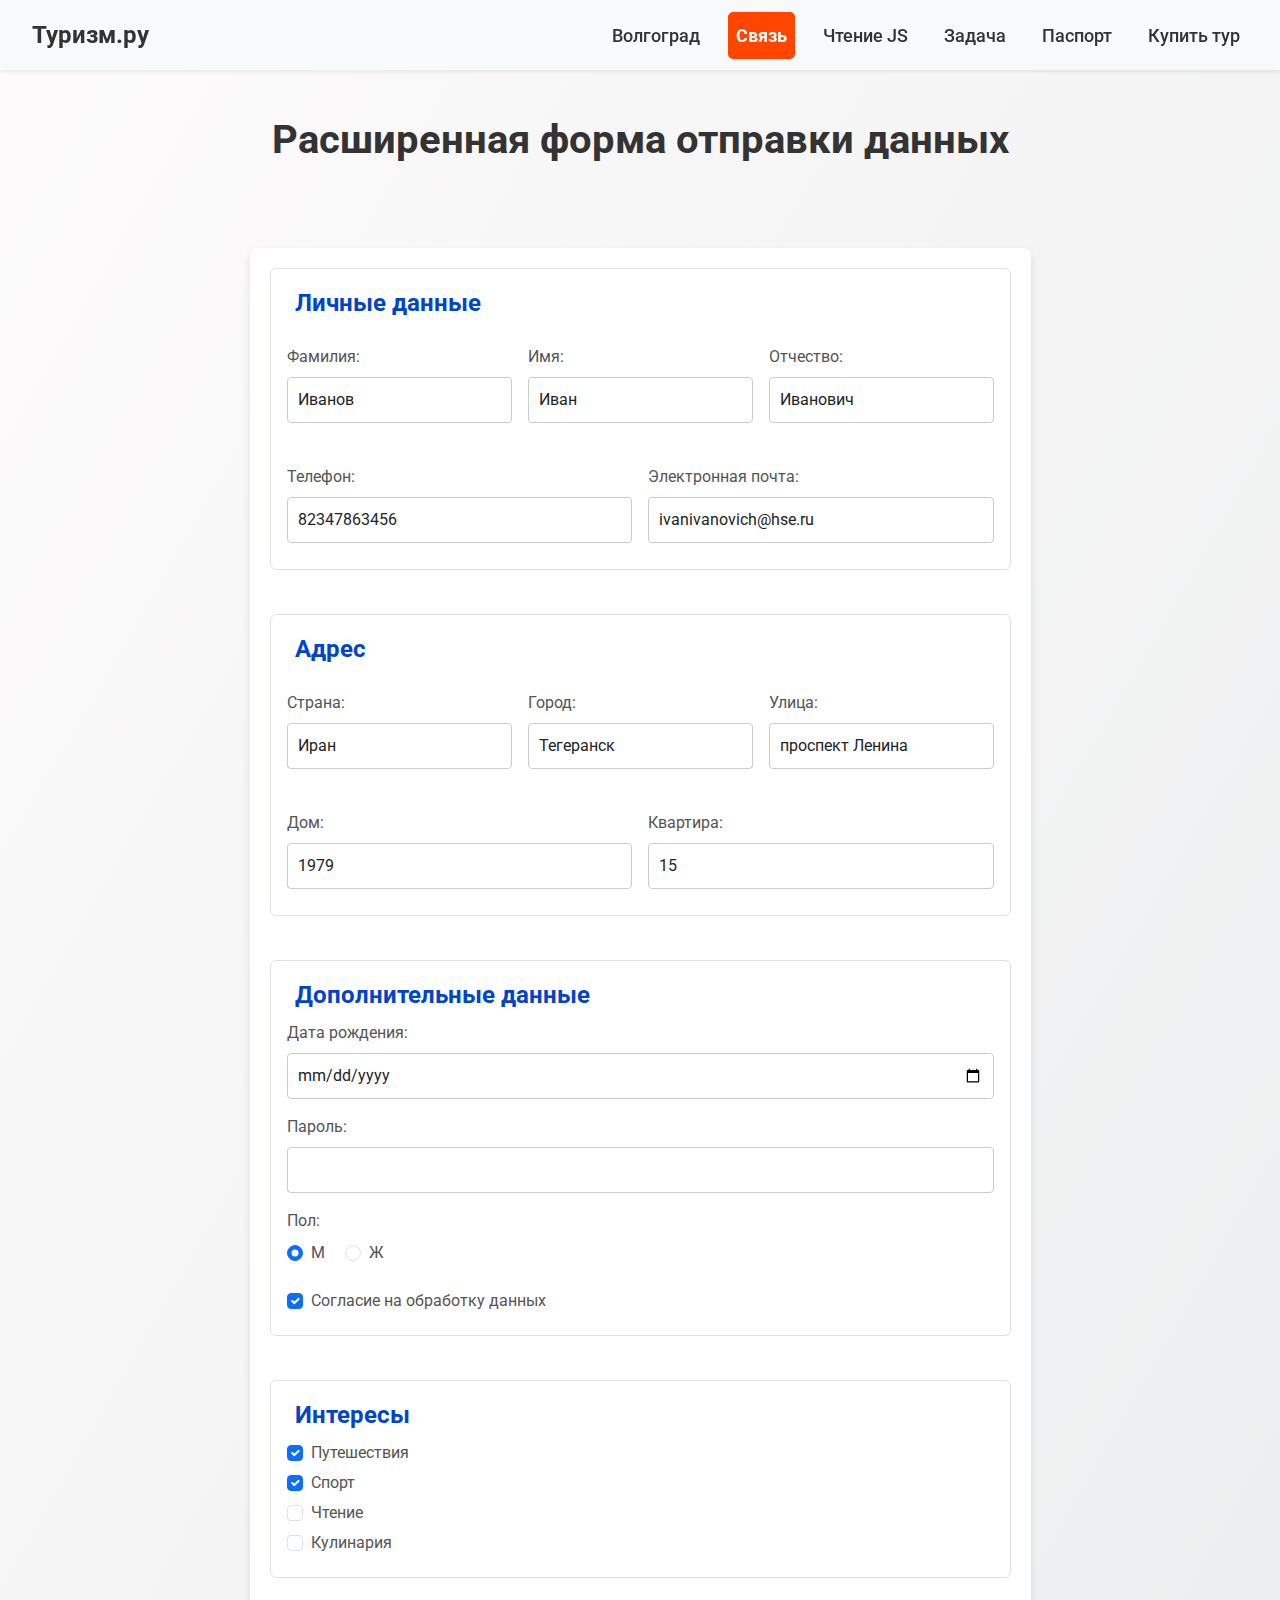
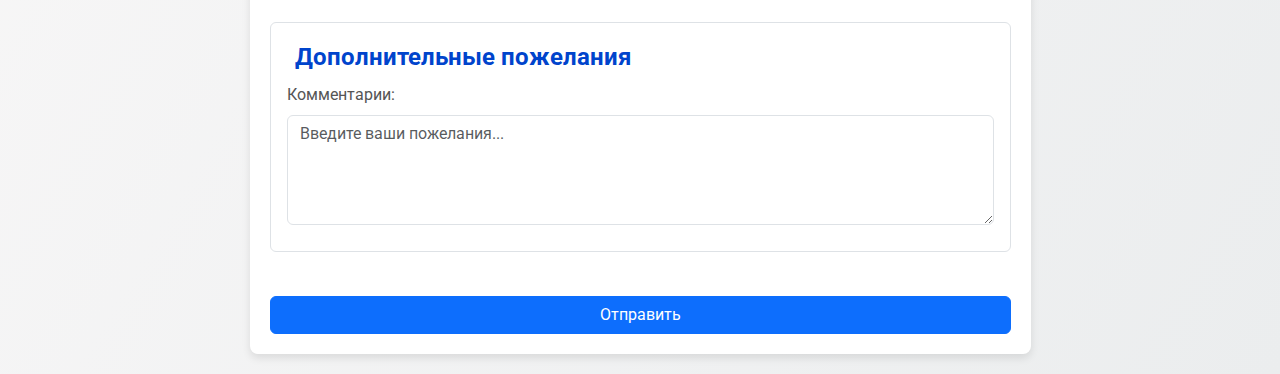
==== contact_form.html @ fee476b5 "first commit" ====
<!DOCTYPE html>
<html lang="en">
  <head>
    <meta charset="UTF-8" />
    <meta
      name="viewport"
      content="width=device-width, initial-scale=1, shrink-to-fit=no"
    />
    <title>Расширенная форма</title>
    <link rel="stylesheet" href="css/bootstrap.min.css" />
    <link rel="stylesheet" href="css/style.css" />
    <link
      href="https://fonts.googleapis.com/css2?family=Roboto:wght@400;700&display=swap"
      rel="stylesheet"
    />
  </head>
  <body>
    <header
      class="header navbar navbar-expand-lg navbar-light bg-light fixed-top shadow-sm"
    >
      <div class="container-fluid">
        <a class="navbar-brand fw-bold" href="./index.html">Туризм.ру</a>
        <button
          class="navbar-toggler"
          type="button"
          data-bs-toggle="collapse"
          data-bs-target="#navbarNav"
          aria-controls="navbarNav"
          aria-expanded="false"
          aria-label="Toggle navigation"
        >
          <span class="navbar-toggler-icon"></span>
        </button>
        <div class="collapse navbar-collapse" id="navbarNav">
          <ul class="navbar-nav ms-auto">
            <li class="nav-item">
              <a class="nav-link" href="page2.html">Волгоград</a>
            </li>
            <li class="nav-item">
              <a class="nav-link active" href="./contact_form.html">Связь</a>
            </li>
            <li class="nav-item">
              <a class="nav-link" href="./dom_change.html">Чтение JS</a>
            </li>
            <li class="nav-item">
              <a class="nav-link" href="./algoritm_task.html">Задача</a>
            </li>
            <li class="nav-item">
              <a class="nav-link" href="./paseport.html">Паспорт</a>
            </li>
            <li class="nav-item">
              <a class="nav-link" href="items.html">Купить тур</a>
            </li>
          </ul>
        </div>
      </div>
    </header>

    <main class="container mt-5 pt-5">
      <h1 class="text-center mb-4">Расширенная форма отправки данных</h1>
      <form
        action="https://www.google.com/search?"
        name="UserEnter"
        target="_blank"
      >
        <fieldset class="border p-3 rounded mb-4">
          <legend class="fw-bold">Личные данные</legend>
          <div class="row g-3">
            <div class="col-md-4">
              <label for="lastName" class="form-label">Фамилия:</label>
              <input
                type="text"
                id="lastName"
                class="form-control"
                required
                value="Иванов"
              />
            </div>
            <div class="col-md-4">
              <label for="firstName" class="form-label">Имя:</label>
              <input
                type="text"
                id="firstName"
                class="form-control"
                required
                value="Иван"
              />
            </div>
            <div class="col-md-4">
              <label for="middleName" class="form-label">Отчество:</label>
              <input
                type="text"
                id="middleName"
                class="form-control"
                required
                value="Иванович"
              />
            </div>
          </div>
          <div class="row g-3 mt-3">
            <div class="col-md-6">
              <label for="phone" class="form-label">Телефон:</label>
              <input
                type="tel"
                id="phone"
                class="form-control"
                required
                value="82347863456"
              />
            </div>
            <div class="col-md-6">
              <label for="email" class="form-label">Электронная почта:</label>
              <input
                type="email"
                id="email"
                class="form-control"
                required
                value="ivanivanovich@hse.ru"
              />
            </div>
          </div>
        </fieldset>

        <fieldset class="border p-3 rounded mb-4">
          <legend class="fw-bold">Адрес</legend>
          <div class="row g-3">
            <div class="col-md-4">
              <label for="country" class="form-label">Страна:</label>
              <input
                type="text"
                id="country"
                class="form-control"
                required
                value="Иран"
              />
            </div>
            <div class="col-md-4">
              <label for="city" class="form-label">Город:</label>
              <input
                type="text"
                id="city"
                class="form-control"
                required
                value="Тегеранск"
              />
            </div>
            <div class="col-md-4">
              <label for="street" class="form-label">Улица:</label>
              <input
                type="text"
                id="street"
                class="form-control"
                required
                value="проспект Ленина"
              />
            </div>
          </div>
          <div class="row g-3 mt-3">
            <div class="col-md-6">
              <label for="house" class="form-label">Дом:</label>
              <input
                type="text"
                id="house"
                class="form-control"
                required
                value="1979"
              />
            </div>
            <div class="col-md-6">
              <label for="apartment" class="form-label">Квартира:</label>
              <input
                type="text"
                id="apartment"
                class="form-control"
                required
                value="15"
              />
            </div>
          </div>
        </fieldset>

        <fieldset class="border p-3 rounded mb-4">
          <legend class="fw-bold">Дополнительные данные</legend>
          <div class="mb-3">
            <label for="birthdate" class="form-label">Дата рождения:</label>
            <input type="date" id="birthdate" class="form-control" required />
          </div>
          <div class="mb-3">
            <label for="password" class="form-label">Пароль:</label>
            <input
              type="password"
              id="password"
              class="form-control"
              required
            />
          </div>
          <div class="mb-3">
            <label class="form-label d-block">Пол:</label>
            <div class="form-check form-check-inline">
              <input
                class="form-check-input"
                type="radio"
                name="gender"
                value="male"
                checked
              />
              <label class="form-check-label">М</label>
            </div>
            <div class="form-check form-check-inline">
              <input
                class="form-check-input"
                type="radio"
                name="gender"
                value="female"
              />
              <label class="form-check-label">Ж</label>
            </div>
          </div>
          <div class="form-check">
            <input
              class="form-check-input"
              type="checkbox"
              name="consent"
              required
              checked
            />
            <label class="form-check-label">Согласие на обработку данных</label>
          </div>
        </fieldset>

        <fieldset class="border p-3 rounded mb-4">
          <legend class="fw-bold">Интересы</legend>
          <div class="form-check">
            <input
              class="form-check-input"
              type="checkbox"
              name="interests"
              value="travel"
              checked
            />
            <label class="form-check-label">Путешествия</label>
          </div>
          <div class="form-check">
            <input
              class="form-check-input"
              type="checkbox"
              name="interests"
              value="sports"
              checked
            />
            <label class="form-check-label">Спорт</label>
          </div>
          <div class="form-check">
            <input
              class="form-check-input"
              type="checkbox"
              name="interests"
              value="reading"
            />
            <label class="form-check-label">Чтение</label>
          </div>
          <div class="form-check">
            <input
              class="form-check-input"
              type="checkbox"
              name="interests"
              value="cooking"
            />
            <label class="form-check-label">Кулинария</label>
          </div>
        </fieldset>

        <fieldset class="border p-3 rounded mb-4">
          <legend class="fw-bold">Дополнительные пожелания</legend>
          <label for="comments" class="form-label">Комментарии:</label>
          <textarea
            id="comments"
            class="form-control"
            rows="4"
            placeholder="Введите ваши пожелания..."
          ></textarea>
        </fieldset>

        <button class="btn btn-primary w-100" type="submit">Отправить</button>
      </form>
    </main>

    <script src="js/bootstrap.bundle.min.js"></script>
  </body>
</html>
---- css/style.css ----
* {
  margin: 0;
  padding: 0;
  box-sizing: border-box;
}

body {
  font-family: "Roboto", sans-serif;
  min-height: 100vh;
  background: linear-gradient(120deg, #fdfbfb 0%, #ebedee 100%);
  color: #333;
  display: flex;
  flex-direction: column;
  align-items: center;
  justify-content: center;
}

@keyframes gradientAnimation {
  0% {
    background-position: 0% 50%;
  }
  50% {
    background-position: 100% 50%;
  }
  100% {
    background-position: 0% 50%;
  }
}

a {
  color: #0066cc;
  text-decoration: none;
  transition: color 0.3s ease;
}

a:hover {
  color: #ff4500;
  text-decoration: underline;
}

h1,
h2,
h3 {
  font-weight: 700;
  color: #333;
  padding: 20px;
}

h1.main__title {
  color: #3c3c3c;
  font-size: 2.5rem;
  margin-top: 70px;
}

p {
  padding: 20px;
  max-width: 70%;
  line-height: 1.6;
  text-align: justify;
  color: #4a4a4a;
}

main {
  display: flex;
  flex-direction: column;
  align-items: center;
  padding: 20px;
  width: 90%;
  margin-top: 50px;
  max-width: 1200px;
}

.container {
  display: flex;
  flex-direction: column;
  gap: 40px;
  width: 100%;
  margin-top: 50px;
}

article {
  padding: 20px;
  border-radius: 10px;
  background: #ffffff;
  box-shadow: 0px 10px 15px rgba(0, 0, 0, 0.1);
  transition: transform 0.3s ease;
}

article:hover {
  transform: translateY(-5px);
}

.header {
  width: 100%;
  height: 70px;
  display: flex;
  align-items: center;
  justify-content: space-between;
  padding: 0 20px;
  background-color: #ffffff;
  box-shadow: 0px 5px 10px rgba(0, 0, 0, 0.1);
  position: fixed;
  top: 0;
  z-index: 1000;
}

.header__logo-link {
  font-size: 24px;
  font-weight: 700;
  color: #333;
}

.header__list {
  display: flex;
  gap: 20px;
  list-style-type: none;
}

.header__list a {
  padding: 10px 15px;
  font-size: 18px;
  color: #333;
  font-weight: 500;
  transition: background 0.3s ease, color 0.3s ease;
}

.header__list a:hover {
  background-color: #ff4500;
  color: white;
  border-radius: 5px;
}

.active_page {
  background-color: #ff4500;
  color: white;
  font-weight: bold;
  border-radius: 5px;
}

table {
  width: 100%;
  margin-top: 50px;
  background-image: url("../images/photo_5254000641448208924_y.jpg");
  background-size: cover;
  background-position: center;
  border-collapse: collapse;
  box-shadow: 0px 10px 15px rgba(0, 0, 0, 0.1);
  position: relative;
}

table::before {
  content: "";
  position: absolute;
  top: 0;
  right: 0;
  bottom: 0;
  left: 0;
  background-color: rgba(255, 255, 255, 0.8);
  z-index: 1;
}

table td {
  position: relative;
  z-index: 2;
  padding: 20px;
  border: 1px solid #ddd;
  text-align: center;
  color: #333;
}

.table__img {
  width: 100%;
  height: auto;
  max-width: 600px;
  border-radius: 8px;
}

.customButton {
  padding: 12px 24px;
  background-color: #4caf50;
  color: white;
  font-size: 16px;
  font-weight: bold;
  border: none;
  border-radius: 5px;
  cursor: pointer;
  transition: background 0.3s ease;
}

.customButton:hover {
  background-color: #45a049;
}

.custom__link {
  color: #0066cc;
  font-weight: 600;
  text-decoration: underline;
}

.custom__link:hover {
  color: #ff4500;
}

form {
  display: flex;
  flex-direction: column;
  gap: 20px;
  background: #fff;
  padding: 20px;
  border-radius: 8px;
  box-shadow: 0 4px 8px rgba(0, 0, 0, 0.1);
}

fieldset {
  border: 1px solid #ddd;
  border-radius: 6px;
  padding: 15px;
}

legend {
  font-weight: bold;
  color: #0044cc;
  padding: 0 8px;
}

label {
  display: block;
  margin-bottom: 6px;
  color: #555;
}

input[type="text"],
input[type="email"],
input[type="tel"],
input[type="date"],
input[type="password"],
textarea {
  width: 100%;
  padding: 10px;
  margin-bottom: 10px;
  border: 1px solid #ccc;
  border-radius: 4px;
  font-size: 1rem;
}

input[type="radio"],
input[type="checkbox"] {
  margin-right: 8px;
}

.customButton {
  width: 100%;
  padding: 12px;
  font-size: 1.1rem;
  color: #fff;
  background-color: #0044cc;
  border: none;
  border-radius: 4px;
  cursor: pointer;
  transition: background 0.3s ease;
}

.customButton:hover {
  background-color: #0033aa;
}

.radio_block,
.checkbox_block {
  margin-top: 10px;
}

.radio_block legend,
.checkbox_block legend {
  font-weight: normal;
}

textarea {
  resize: vertical;
}

.customButton {
  padding: 14px;
  font-size: 1.1rem;
  color: white;
  background-color: #4a90e2;
  border: none;
  border-radius: 8px;
  cursor: pointer;
  font-weight: bold;
  transition: background 0.3s ease, transform 0.2s ease;
}

.customButton:hover {
  background-color: #357ab8;
  transform: translateY(-2px);
}

.customButton:active {
  background-color: #2b5c8c;
  transform: translateY(1px);
}

.form-group {
  margin-bottom: 20px;
}

.form-group.inline {
  display: flex;
  justify-content: space-between;
}

.form-group.inline label.formlabel {
  flex-basis: 45%;
}

.radio_block {
  display: flex;
  gap: 15px;
  align-items: center;
  color: #666;
  margin-bottom: 10px;
}

.radio_block input[type="radio"] {
  margin-right: 8px;
}

.main__background-screen {
  background-image: url(../images/Screenshot\ 2024-11-03\ at\ 23.31.01.png);
  background-size: contain;
  width: 100vw;
  height: 100vh;
  background-repeat: no-repeat;
  margin-top: 100px;
}

.w-25 {
  display: flex;
  height: fit-content;
}

.navbar {
  background-color: #ffffff;
  box-shadow: 0px 5px 10px rgba(0, 0, 0, 0.1);
}

.navbar-brand {
  font-size: 24px;
  font-weight: 700;
  color: #333;
}

.navbar-toggler {
  border: none;
  color: #333;
}

.navbar-toggler-icon {
  background-image: url("data:image/svg+xml,%3Csvg xmlns='http://www.w3.org/2000/svg' viewBox='0 0 30 30'%3E%3Cpath stroke='rgba%280, 0, 0, 0.5%29' stroke-width='2' d='M4 7h22M4 15h22M4 23h22'/%3E%3C/svg%3E");
}

.navbar-nav {
  display: flex;
  gap: 20px;
  list-style-type: none;
}

.navbar-nav .nav-link {
  font-size: 18px;
  color: #333;
  font-weight: 500;
  padding: 10px 15px;
  transition: background 0.3s ease, color 0.3s ease;
}

.navbar-nav .nav-link:hover {
  background-color: #ff4500;
  color: white;
  border-radius: 5px;
}

.navbar-nav .nav-link.active {
  background-color: #ff4500;
  color: white;
  font-weight: bold;
  border-radius: 5px;
}


.custom-table {
  width: 100%;
  margin-top: 50px;
  background-image: url("../images/photo_5254000641448208924_y.jpg");
  background-size: cover;
  background-position: center;
  border-collapse: collapse;
  box-shadow: 0px 10px 15px rgba(0, 0, 0, 0.1);
  position: relative;
}

.custom-table::before {
  content: "";
  position: absolute;
  top: 0;
  right: 0;
  bottom: 0;
  left: 0;
  background-color: rgba(255, 255, 255, 0.8);
  z-index: 1;
}

.custom-table td {
  position: relative;
  z-index: 2;
  padding: 20px;
  border: 1px solid #ddd;
  text-align: center;
  color: #333;
}

.custom-table img {
  width: 100%;
  height: auto;
  border-radius: 8px;
}

.table__info {
  padding: 20px;
}

@media (max-width: 768px) {
  .custom-table td {
    display: block;
    width: 100%;
  }

  .table__info {
    text-align: center;
    padding: 10px;
  }
}

.navbar-collapse {
  background-color: #f8f9fa;
  width: 100%;
}
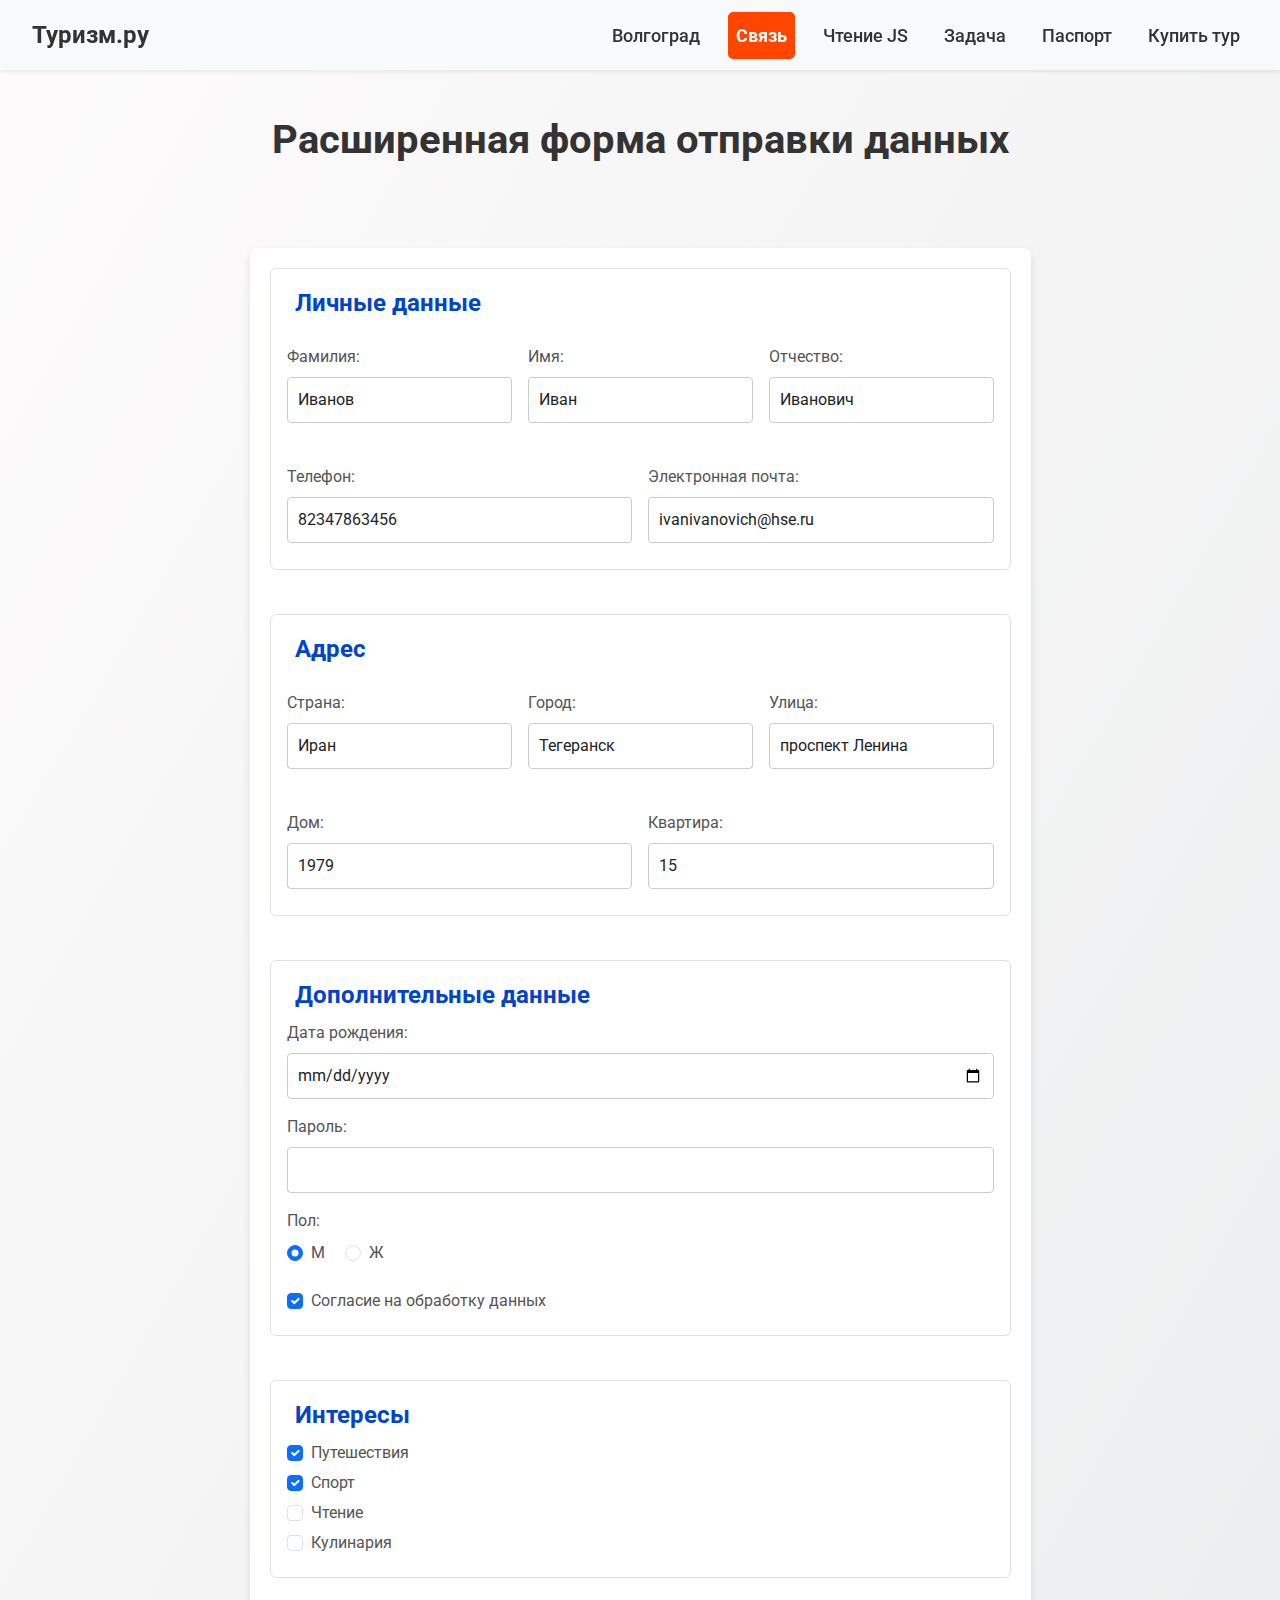
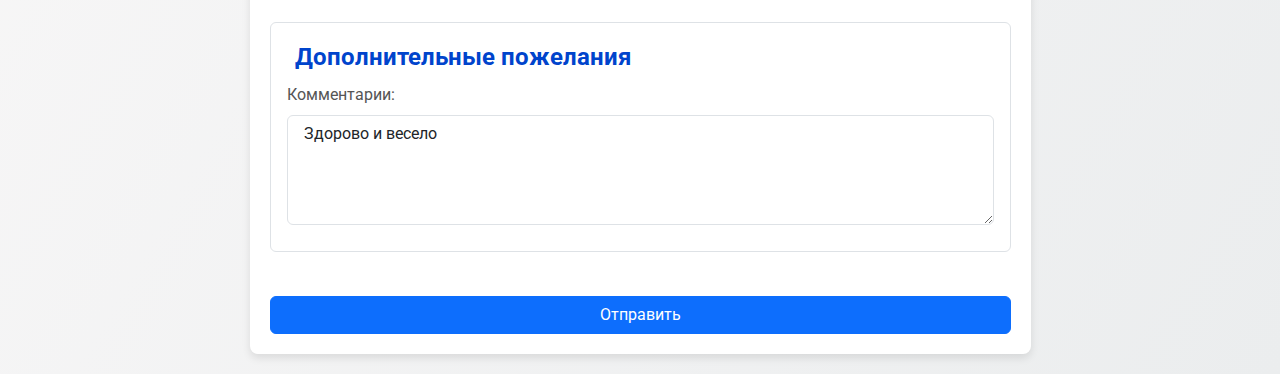
==== commit cbf93e0f: "Update contact_form.html" ====
--- a/contact_form.html
+++ b/contact_form.html
@@ -186,7 +186,7 @@
             <input type="date" id="birthdate" class="form-control" required />
           </div>
           <div class="mb-3">
-            <label for="password" class="form-label">Пароль:</label>
+            <label for="password" class="form-label" required value="638275632">Пароль:</label>
             <input
               type="password"
               id="password"
@@ -278,7 +278,7 @@
             class="form-control"
             rows="4"
             placeholder="Введите ваши пожелания..."
-          ></textarea>
+          > Здорово и весело </textarea>
         </fieldset>
 
         <button class="btn btn-primary w-100" type="submit">Отправить</button>
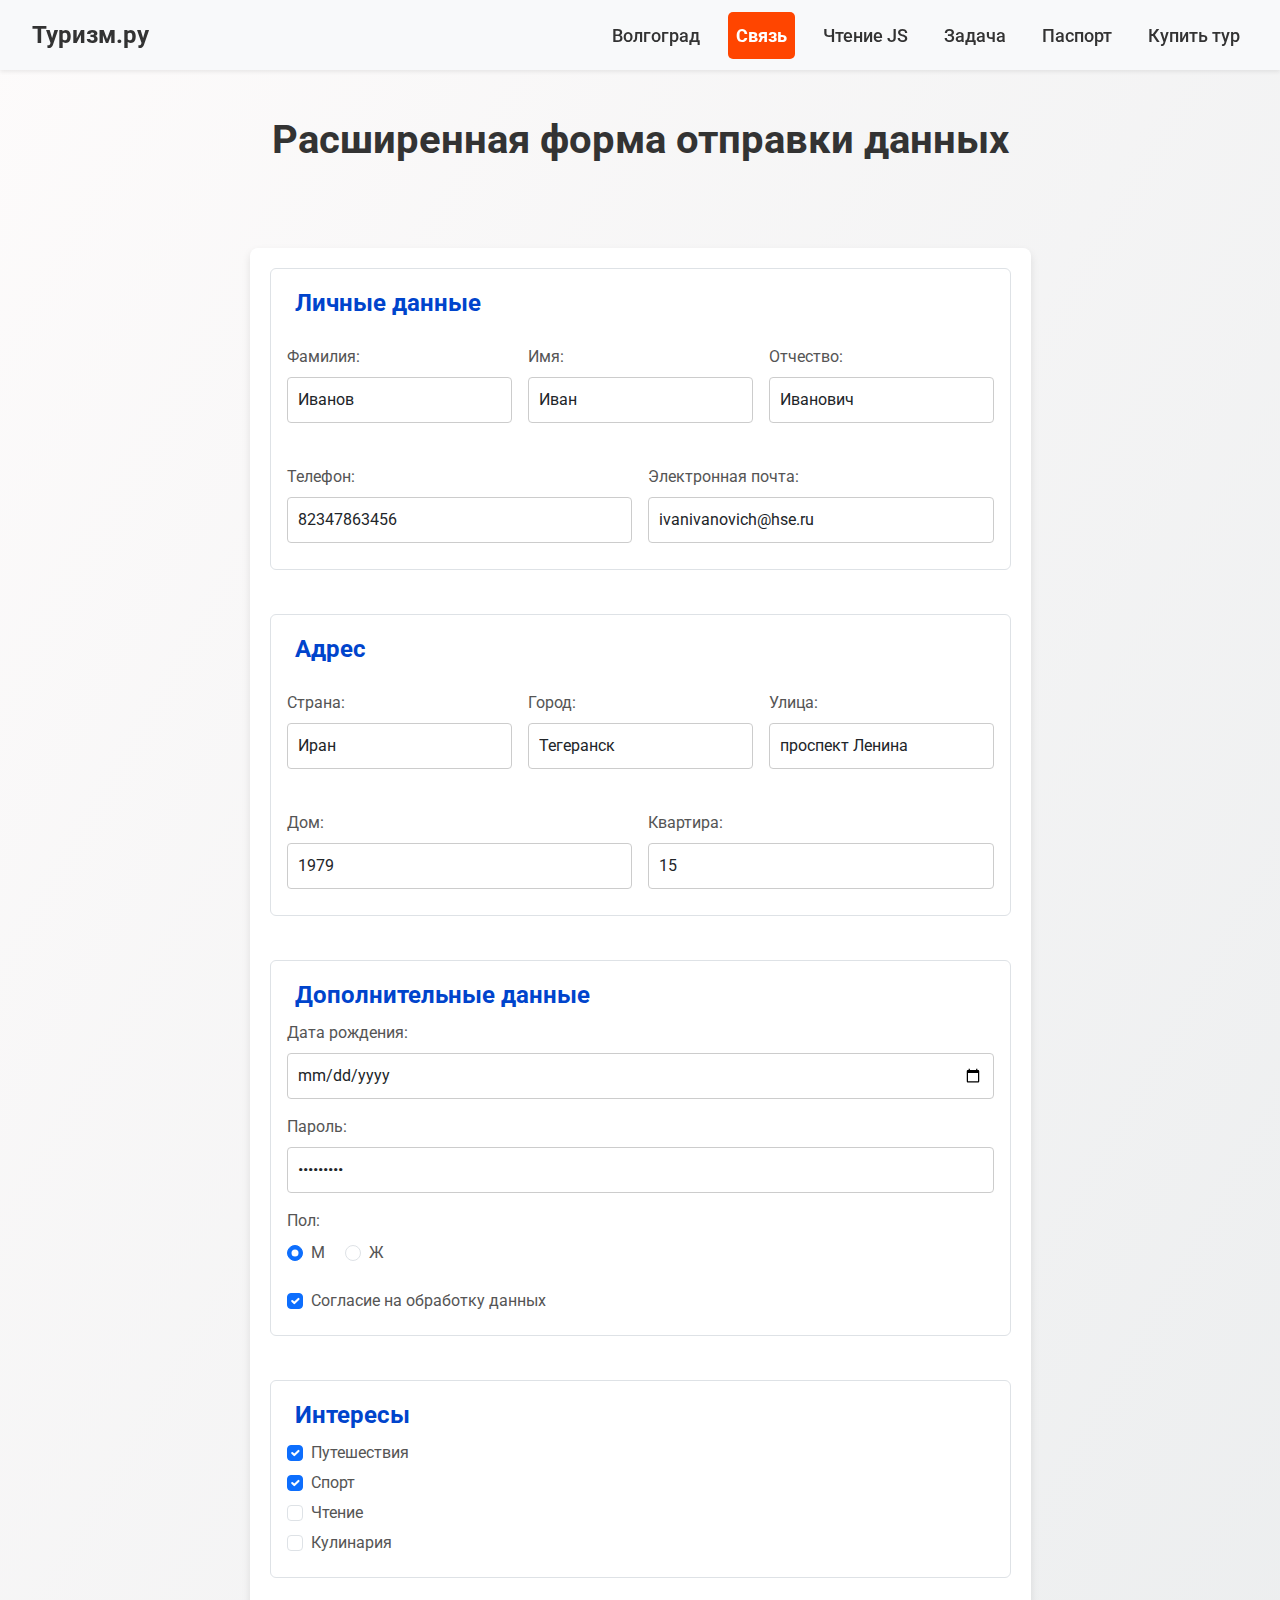
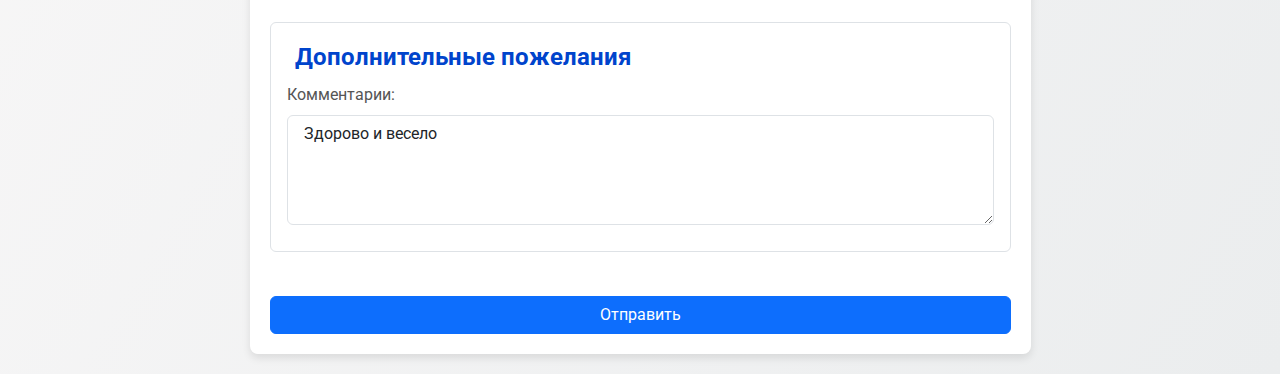
==== commit ed619566: "Update contact_form.html" ====
--- a/contact_form.html
+++ b/contact_form.html
@@ -186,12 +186,13 @@
             <input type="date" id="birthdate" class="form-control" required />
           </div>
           <div class="mb-3">
-            <label for="password" class="form-label" required value="638275632">Пароль:</label>
+            <label for="password" class="form-label" required >Пароль:</label>
             <input
               type="password"
               id="password"
               class="form-control"
               required
+              value="638275632"
             />
           </div>
           <div class="mb-3">
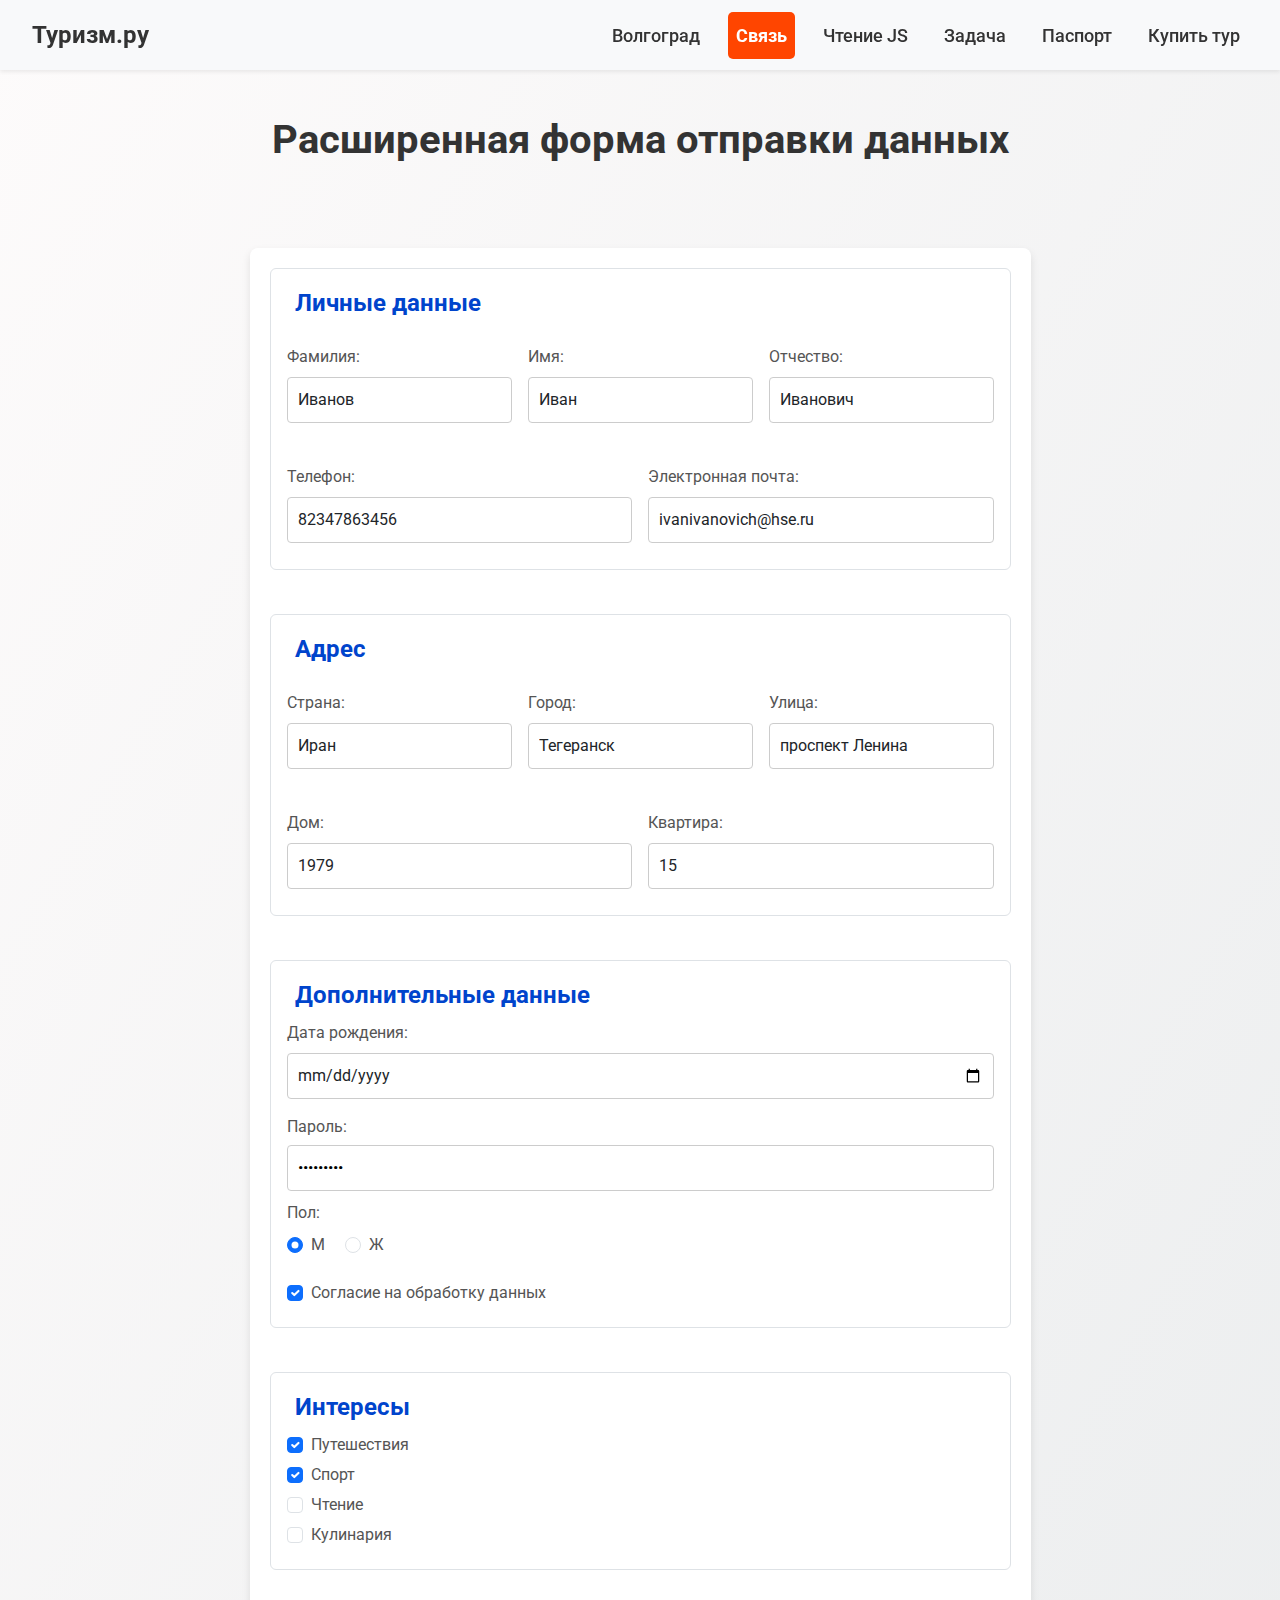
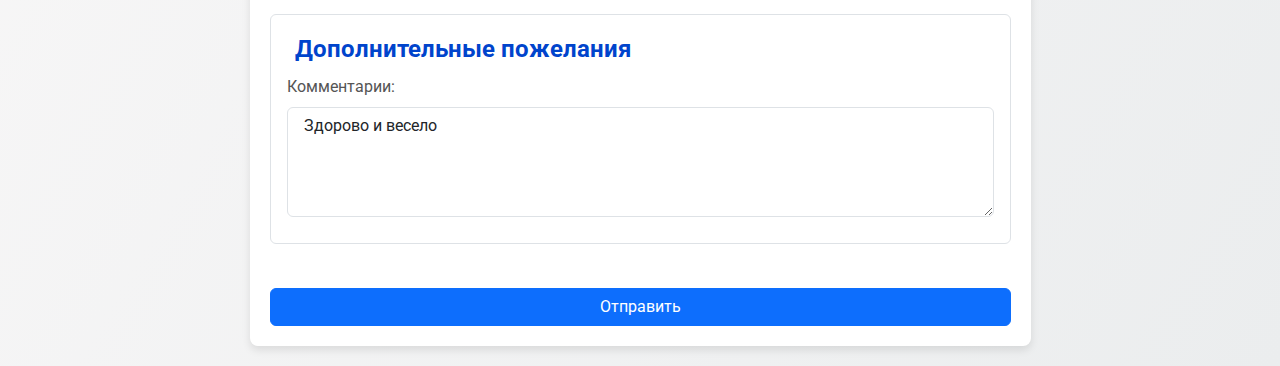
==== commit 12dabaaf: "Update contact_form.html" ====
--- a/contact_form.html
+++ b/contact_form.html
@@ -185,15 +185,8 @@
             <label for="birthdate" class="form-label">Дата рождения:</label>
             <input type="date" id="birthdate" class="form-control" required />
           </div>
-          <div class="mb-3">
-            <label for="password" class="form-label" required >Пароль:</label>
-            <input
-              type="password"
-              id="password"
-              class="form-control"
-              required
-              value="638275632"
-            />
+            <label for="password"> Пароль: </label>
+          <input type="password" id="password" required value="638275632" />
           </div>
           <div class="mb-3">
             <label class="form-label d-block">Пол:</label>
